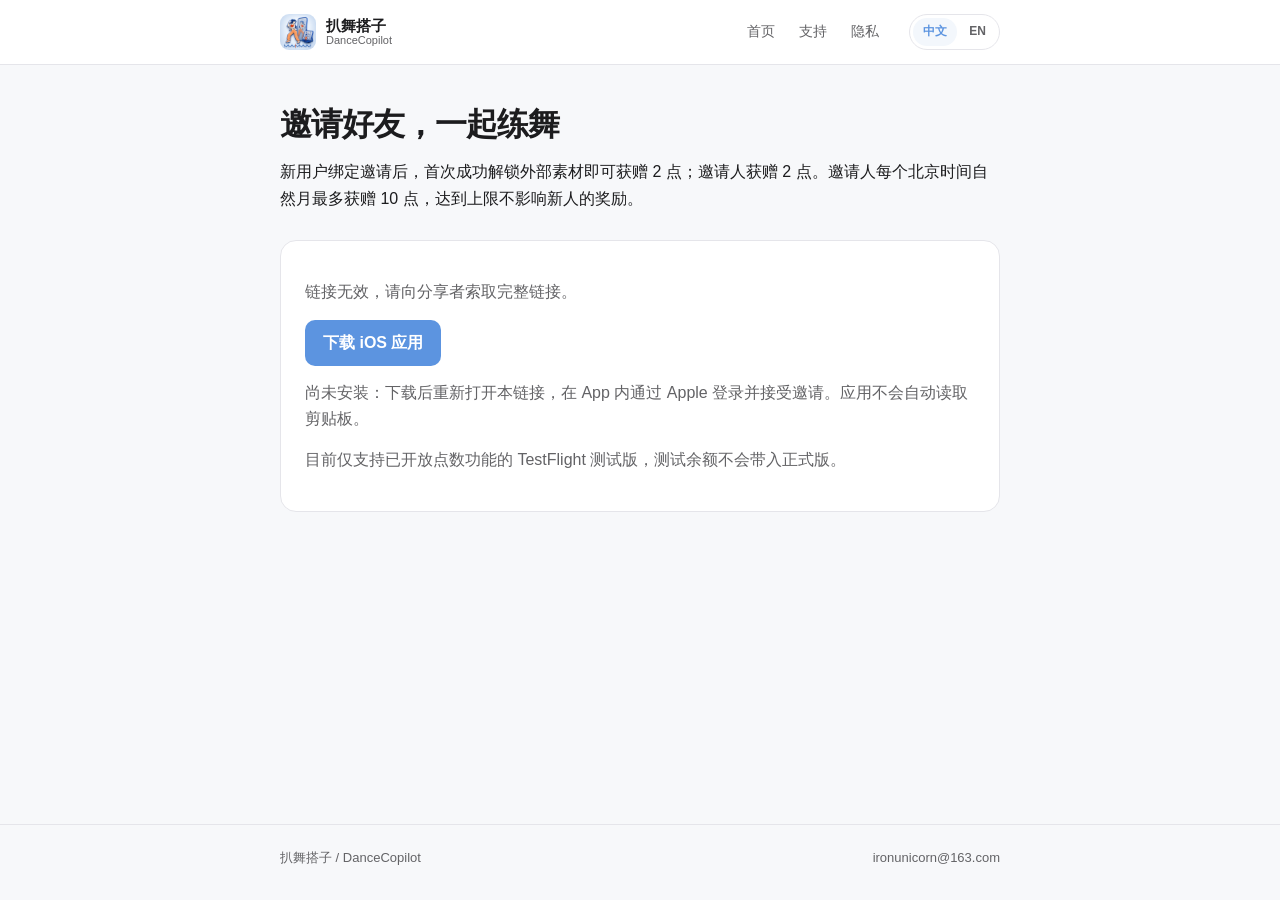
==== invite/index.html @ ae4cee08 "修复: 接通 iPhone 邀请链接与打开应用入口" ====
<!DOCTYPE html>
<html lang="zh-CN">
  <head>
    <meta name="referrer" content="no-referrer" />
    <meta name="robots" content="noindex" />
    <meta charset="utf-8" />
    <meta name="viewport" content="width=device-width, initial-scale=1" />
    <title>邀请好友 / Invite friends · DanceCopilot</title>
    <meta
      name="description"
      content="扒舞搭子技术支持。使用问题、会员问题或功能建议请发邮件至 ironunicorn@163.com。"
    />
    <link rel="icon" href="../assets/favicon.png" type="image/png" />
    <link rel="apple-touch-icon" href="../assets/apple-touch-icon.png" />
    <link rel="stylesheet" href="../styles.css" />
  </head>
  <body>
    <header class="site-header">
      <div class="wrap">
        <a class="brand" href="/">
          <img
            src="../assets/apple-touch-icon.png"
            width="36"
            height="36"
            alt=""
          />
          <span class="brand-text">
            <span class="brand-zh">扒舞搭子</span>
            <span class="brand-en">DanceCopilot</span>
          </span>
        </a>
        <nav>
          <a href="/"
            ><span lang="zh-CN">首页</span><span lang="en">Home</span></a
          >
          <a href="/support"
            ><span lang="zh-CN">支持</span><span lang="en">Support</span></a
          >
          <a href="/privacy"
            ><span lang="zh-CN">隐私</span><span lang="en">Privacy</span></a
          >
        </nav>
        <div class="lang">
          <button type="button" data-lang="zh" aria-pressed="true">中文</button>
          <button type="button" data-lang="en" aria-pressed="false">EN</button>
        </div>
      </div>
    </header>

    <main><div class="wrap"><header class="hero"><h1 lang="zh-CN">邀请好友，一起练舞</h1><h1 lang="en">Practice together with an invitation</h1><p lang="zh-CN">新用户绑定邀请后，首次成功解锁外部素材即可获赠 2 点；邀请人获赠 2 点。邀请人每个北京时间自然月最多获赠 10 点，达到上限不影响新人的奖励。</p><p lang="en">Bind your invitation before your first external material unlock. After a successful unlock, you receive 2 credits and your inviter receives 2. Inviters can earn up to 10 credits per calendar month in Beijing time; this limit does not reduce the new user’s reward.</p></header>
<section class="contact-card"><p id="code" aria-live="polite"></p><p id="invalid" hidden><span lang="zh-CN">链接无效，请向分享者索取完整链接。</span><span lang="en">Invalid link. Ask the sender for the complete link.</span></p><p><a class="button" id="open-app" hidden><span lang="zh-CN">在 DanceCopilot 中打开</span><span lang="en">Open DanceCopilot</span></a></p><p><a class="button" href="https://apps.apple.com/app/id6810995273"><span lang="zh-CN">下载 iOS 应用</span><span lang="en">Get the iOS app</span></a></p><p lang="zh-CN">尚未安装：下载后重新打开本链接，在 App 内通过 Apple 登录并接受邀请。应用不会自动读取剪贴板。</p><p lang="en">Not installed yet? Download the app and reopen this link, then sign in with Apple and accept the invitation in the app. The app does not read your clipboard automatically.</p><p lang="zh-CN">目前仅支持已开放点数功能的 TestFlight 测试版，测试余额不会带入正式版。</p><p lang="en">Currently requires the TestFlight beta with credits enabled. Sandbox balances do not transfer to the public release.</p></section></div></main>
    <footer class="site-footer">
      <div class="wrap">
        <span>扒舞搭子 / DanceCopilot</span>
        <a href="mailto:ironunicorn@163.com">ironunicorn@163.com</a>
      </div>
    </footer>
    <script src="../lang.js"></script>
    <script src="../reward-link.js"></script>
  </body>
</html>
---- styles.css ----
:root {
  color-scheme: light;
  --primary: #5c94e0;
  --accent: #e15121;
  --container: #f3f7fc;
  --container-strong: #d7e2f2;
  --canvas: #f7f8fa;
  --surface: #ffffff;
  --text: #1c1c1e;
  --muted: #636366;
  --outline: #e5e5ea;
  --header-h: 64px;
}

*,
*::before,
*::after {
  box-sizing: border-box;
}

html {
  scroll-behavior: smooth;
}

html[lang="zh-CN"] [lang="en"],
html:not([lang]) [lang="en"] {
  display: none;
}

html[lang="en"] [lang="zh-CN"],
html[lang="en"] [lang="zh"] {
  display: none;
}

[hidden] {
  display: none !important;
}

body {
  margin: 0;
  min-height: 100vh;
  display: flex;
  flex-direction: column;
  font-family: -apple-system, BlinkMacSystemFont, "PingFang SC", "Segoe UI",
    sans-serif;
  background: var(--canvas);
  color: var(--text);
  line-height: 1.65;
  -webkit-font-smoothing: antialiased;
}

a {
  color: var(--primary);
  text-decoration: none;
}

a:hover {
  text-decoration: underline;
}

.wrap {
  width: min(720px, calc(100% - 40px));
  margin: 0 auto;
}

.site-header {
  position: sticky;
  top: 0;
  z-index: 10;
  background: var(--surface);
  background: color-mix(in srgb, var(--surface) 92%, transparent);
  backdrop-filter: saturate(1.4) blur(16px);
  -webkit-backdrop-filter: saturate(1.4) blur(16px);
  border-bottom: 1px solid var(--outline);
}

.site-header .wrap {
  min-height: var(--header-h);
  display: flex;
  flex-wrap: wrap;
  align-items: center;
  gap: 12px 20px;
  padding: 12px 0;
}

.brand {
  display: flex;
  align-items: center;
  gap: 10px;
  color: var(--text);
  text-decoration: none;
  margin-right: auto;
}

.brand:hover {
  text-decoration: none;
}

.brand img {
  width: 36px;
  height: 36px;
  border-radius: 9px;
  background: var(--container-strong);
}

.brand-text {
  display: flex;
  flex-direction: column;
  line-height: 1.15;
}

.brand-zh {
  font-size: 15px;
  font-weight: 650;
  letter-spacing: 0.01em;
}

.brand-en {
  font-size: 11px;
  color: var(--muted);
  font-weight: 500;
}

nav {
  display: flex;
  gap: 4px;
  font-size: 14px;
}

nav a {
  color: var(--muted);
  text-decoration: none;
  padding: 6px 10px;
  border-radius: 8px;
}

nav a:hover {
  color: var(--text);
  background: var(--container);
  text-decoration: none;
}

nav a[aria-current="page"] {
  color: var(--primary);
  background: var(--container);
  font-weight: 600;
}

.lang {
  display: flex;
  align-items: center;
  gap: 2px;
  padding: 3px;
  border: 1px solid var(--outline);
  border-radius: 999px;
  background: var(--surface);
}

.lang button {
  appearance: none;
  border: 0;
  background: transparent;
  color: var(--muted);
  font: inherit;
  font-size: 12px;
  font-weight: 600;
  padding: 4px 10px;
  border-radius: 999px;
  cursor: pointer;
}

.lang button[aria-pressed="true"] {
  background: var(--container);
  color: var(--primary);
}

main {
  flex: 1;
  padding: 40px 0 72px;
}

.hero {
  margin-bottom: 28px;
}

.kicker {
  margin: 0 0 10px;
  color: var(--primary);
  font-size: 13px;
  font-weight: 650;
  letter-spacing: 0.04em;
}

h1 {
  margin: 0 0 8px;
  font-size: 32px;
  font-weight: 700;
  letter-spacing: -0.03em;
  line-height: 1.2;
}

.lede {
  margin: 0;
  max-width: 38em;
  color: var(--muted);
  font-size: 16px;
}

.facts {
  display: grid;
  gap: 12px;
  margin: 0;
}

.hero-download {
  margin: 20px 0 0;
}

.fact {
  margin: 0;
  padding: 18px 20px;
  background: var(--surface);
  border: 1px solid var(--outline);
  border-radius: 14px;
}

.fact h2 {
  margin: 0 0 6px;
  font-size: 16px;
  font-weight: 650;
}

.fact p {
  margin: 0;
  color: var(--muted);
  font-size: 14.5px;
}

.page-links {
  display: flex;
  flex-wrap: wrap;
  gap: 8px 16px;
  margin-top: 28px;
  font-size: 14px;
}

.contact-card {
  padding: 24px;
  background: var(--surface);
  border: 1px solid var(--outline);
  border-radius: 16px;
}

.contact-card p {
  margin: 0 0 14px;
  color: var(--muted);
}

.contact-card p:last-child {
  margin-bottom: 0;
}

.button {
  display: inline-flex;
  align-items: center;
  justify-content: center;
  min-height: 44px;
  padding: 10px 18px;
  border-radius: 10px;
  background: var(--primary);
  color: #fff;
  font-weight: 600;
  text-decoration: none;
}

.button:hover {
  text-decoration: none;
  filter: brightness(0.97);
}

.note {
  margin-top: 20px;
  padding: 16px 18px;
  background: var(--container);
  border-radius: 12px;
  color: var(--muted);
  font-size: 14px;
}

.doc h2 {
  margin: 28px 0 10px;
  font-size: 18px;
  font-weight: 650;
}

.doc h3 {
  margin: 20px 0 8px;
  font-size: 16px;
  font-weight: 650;
}

.doc p,
.doc li {
  color: var(--muted);
}

.doc ul {
  padding-left: 1.15em;
}

.doc li + li {
  margin-top: 8px;
}

.meta {
  margin: 0;
  color: var(--muted);
  font-size: 14px;
}

.site-footer {
  border-top: 1px solid var(--outline);
  padding: 22px 0 32px;
  color: var(--muted);
  font-size: 13px;
}

.site-footer .wrap {
  display: flex;
  flex-wrap: wrap;
  gap: 8px 16px;
  justify-content: space-between;
}

.site-footer a {
  color: var(--muted);
}

@media (max-width: 640px) {
  .wrap {
    width: min(720px, calc(100% - 32px));
  }

  h1 {
    font-size: 28px;
  }

  main {
    padding-top: 28px;
  }

  nav {
    order: 3;
    width: 100%;
    margin-left: -6px;
  }
}
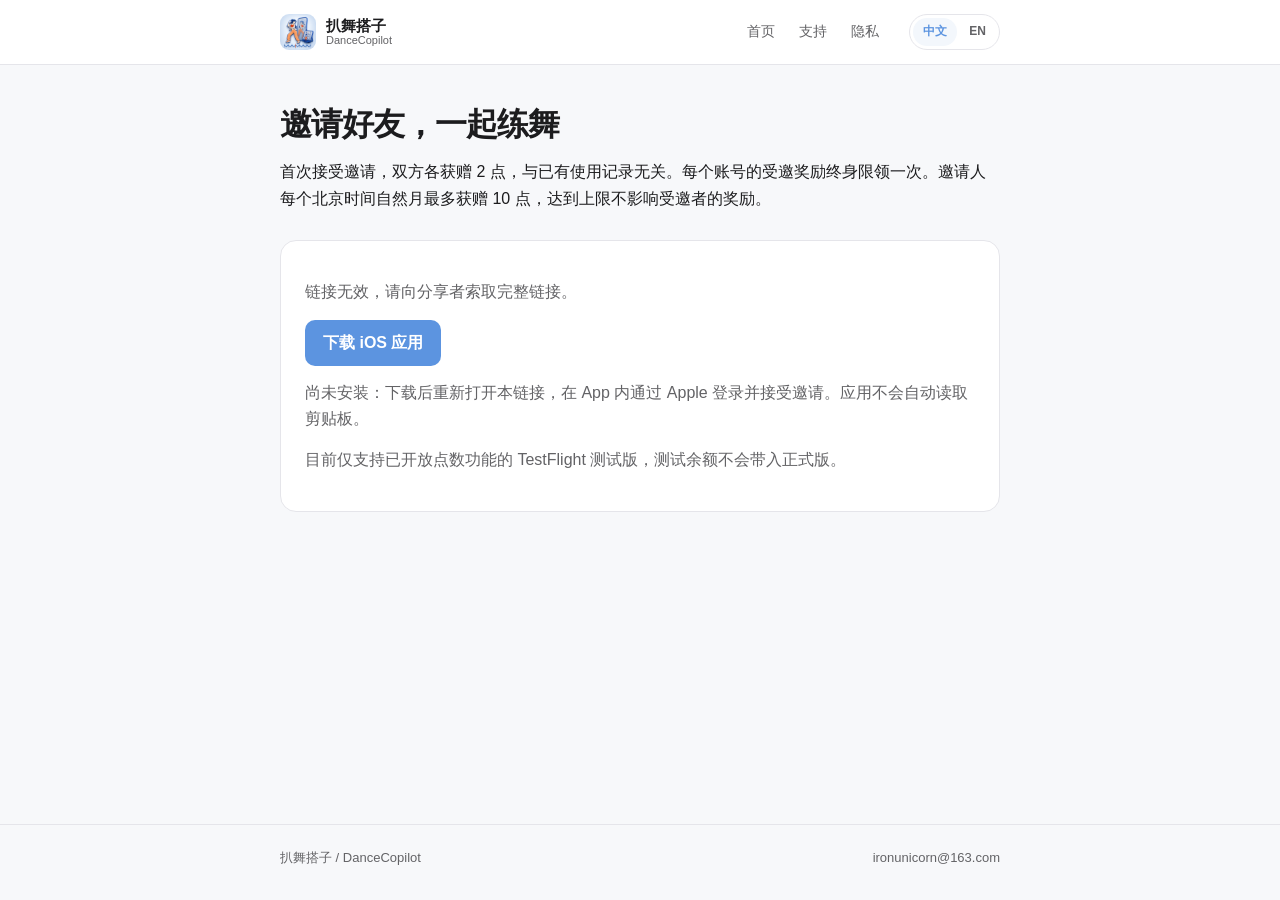
==== commit 6960c074: "更新: 邀请奖励改为首次接受即到账且终身限领一次" ====
--- a/invite/index.html
+++ b/invite/index.html
@@ -47,7 +47,7 @@
       </div>
     </header>
 
-    <main><div class="wrap"><header class="hero"><h1 lang="zh-CN">邀请好友，一起练舞</h1><h1 lang="en">Practice together with an invitation</h1><p lang="zh-CN">新用户绑定邀请后，首次成功解锁外部素材即可获赠 2 点；邀请人获赠 2 点。邀请人每个北京时间自然月最多获赠 10 点，达到上限不影响新人的奖励。</p><p lang="en">Bind your invitation before your first external material unlock. After a successful unlock, you receive 2 credits and your inviter receives 2. Inviters can earn up to 10 credits per calendar month in Beijing time; this limit does not reduce the new user’s reward.</p></header>
+    <main><div class="wrap"><header class="hero"><h1 lang="zh-CN">邀请好友，一起练舞</h1><h1 lang="en">Practice together with an invitation</h1><p lang="zh-CN">首次接受邀请，双方各获赠 2 点，与已有使用记录无关。每个账号的受邀奖励终身限领一次。邀请人每个北京时间自然月最多获赠 10 点，达到上限不影响受邀者的奖励。</p><p lang="en">Accept your first invitation and you both receive 2 credits, regardless of past usage. Each account can receive this bonus only once, ever. Inviters earn up to 10 credits per calendar month in Beijing time; this limit does not reduce the recipient’s reward.</p></header>
 <section class="contact-card"><p id="code" aria-live="polite"></p><p id="invalid" hidden><span lang="zh-CN">链接无效，请向分享者索取完整链接。</span><span lang="en">Invalid link. Ask the sender for the complete link.</span></p><p><a class="button" id="open-app" hidden><span lang="zh-CN">在 DanceCopilot 中打开</span><span lang="en">Open DanceCopilot</span></a></p><p><a class="button" href="https://apps.apple.com/app/id6810995273"><span lang="zh-CN">下载 iOS 应用</span><span lang="en">Get the iOS app</span></a></p><p lang="zh-CN">尚未安装：下载后重新打开本链接，在 App 内通过 Apple 登录并接受邀请。应用不会自动读取剪贴板。</p><p lang="en">Not installed yet? Download the app and reopen this link, then sign in with Apple and accept the invitation in the app. The app does not read your clipboard automatically.</p><p lang="zh-CN">目前仅支持已开放点数功能的 TestFlight 测试版，测试余额不会带入正式版。</p><p lang="en">Currently requires the TestFlight beta with credits enabled. Sandbox balances do not transfer to the public release.</p></section></div></main>
     <footer class="site-footer">
       <div class="wrap">
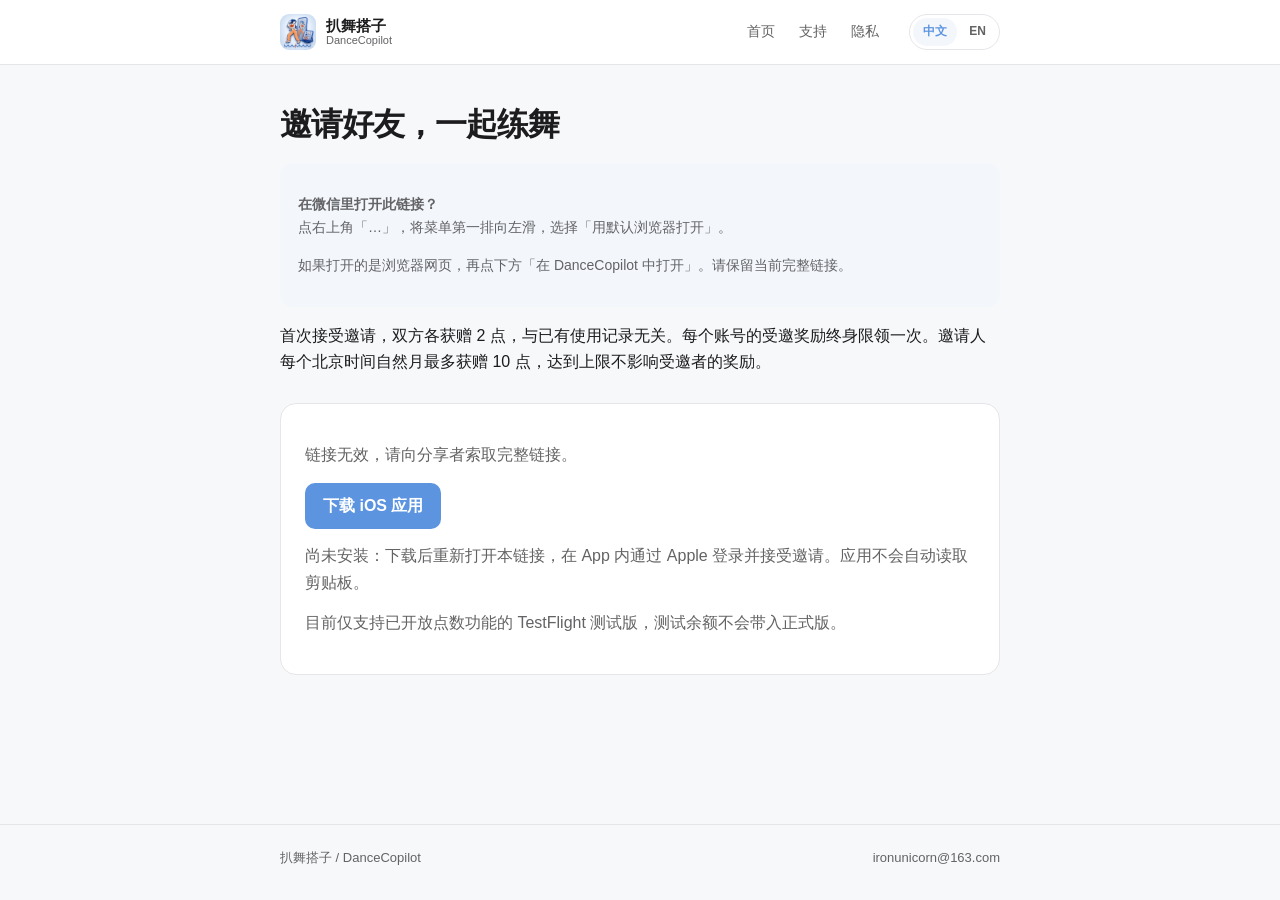
==== commit 127004be: "修复: 补充微信邀请链接打开 App 的中英文指引" ====
--- a/invite/index.html
+++ b/invite/index.html
@@ -47,7 +47,14 @@
       </div>
     </header>
 
-    <main><div class="wrap"><header class="hero"><h1 lang="zh-CN">邀请好友，一起练舞</h1><h1 lang="en">Practice together with an invitation</h1><p lang="zh-CN">首次接受邀请，双方各获赠 2 点，与已有使用记录无关。每个账号的受邀奖励终身限领一次。邀请人每个北京时间自然月最多获赠 10 点，达到上限不影响受邀者的奖励。</p><p lang="en">Accept your first invitation and you both receive 2 credits, regardless of past usage. Each account can receive this bonus only once, ever. Inviters earn up to 10 credits per calendar month in Beijing time; this limit does not reduce the recipient’s reward.</p></header>
+    <main><div class="wrap"><header class="hero"><h1 lang="zh-CN">邀请好友，一起练舞</h1><h1 lang="en">Practice together with an invitation</h1>
+<aside class="note" aria-label="微信打开指引 / Open from WeChat">
+  <p lang="zh-CN"><strong>在微信里打开此链接？</strong><br />点右上角「…」，将菜单第一排向左滑，选择「用默认浏览器打开」。</p>
+  <p lang="en"><strong>Opened this link in WeChat?</strong><br />Tap “…” at the top right, swipe left on the first row of the menu, then choose “Open in Default Browser”.</p>
+  <p lang="zh-CN">如果打开的是浏览器网页，再点下方「在 DanceCopilot 中打开」。请保留当前完整链接。</p>
+  <p lang="en">If a browser page appears, tap “Open DanceCopilot” below. Keep the full invitation or reward link.</p>
+</aside>
+<p lang="zh-CN">首次接受邀请，双方各获赠 2 点，与已有使用记录无关。每个账号的受邀奖励终身限领一次。邀请人每个北京时间自然月最多获赠 10 点，达到上限不影响受邀者的奖励。</p><p lang="en">Accept your first invitation and you both receive 2 credits, regardless of past usage. Each account can receive this bonus only once, ever. Inviters earn up to 10 credits per calendar month in Beijing time; this limit does not reduce the recipient’s reward.</p></header>
 <section class="contact-card"><p id="code" aria-live="polite"></p><p id="invalid" hidden><span lang="zh-CN">链接无效，请向分享者索取完整链接。</span><span lang="en">Invalid link. Ask the sender for the complete link.</span></p><p><a class="button" id="open-app" hidden><span lang="zh-CN">在 DanceCopilot 中打开</span><span lang="en">Open DanceCopilot</span></a></p><p><a class="button" href="https://apps.apple.com/app/id6810995273"><span lang="zh-CN">下载 iOS 应用</span><span lang="en">Get the iOS app</span></a></p><p lang="zh-CN">尚未安装：下载后重新打开本链接，在 App 内通过 Apple 登录并接受邀请。应用不会自动读取剪贴板。</p><p lang="en">Not installed yet? Download the app and reopen this link, then sign in with Apple and accept the invitation in the app. The app does not read your clipboard automatically.</p><p lang="zh-CN">目前仅支持已开放点数功能的 TestFlight 测试版，测试余额不会带入正式版。</p><p lang="en">Currently requires the TestFlight beta with credits enabled. Sandbox balances do not transfer to the public release.</p></section></div></main>
     <footer class="site-footer">
       <div class="wrap">
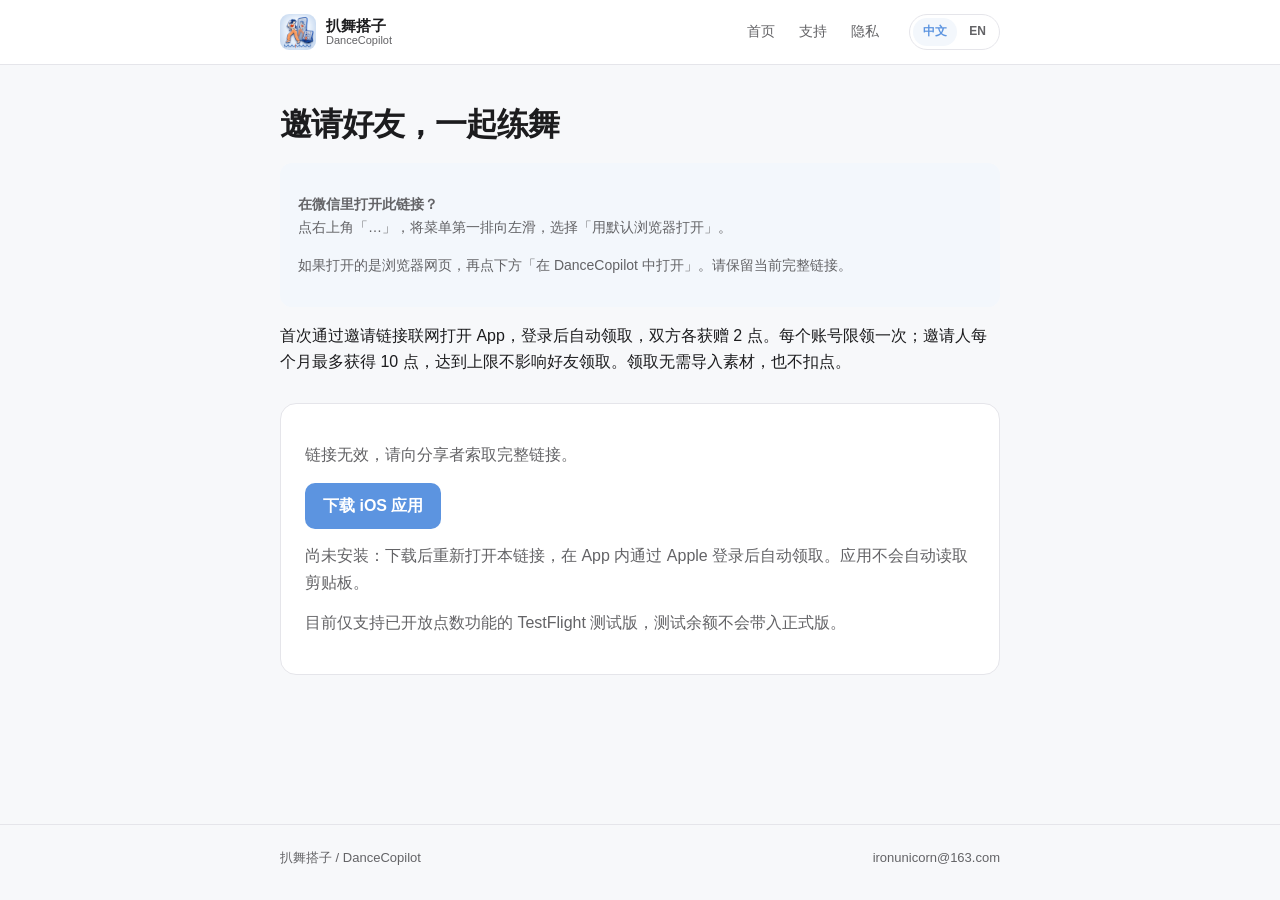
==== commit b3564d43: "更新: 同步点数规则及隐私服务说明" ====
--- a/invite/index.html
+++ b/invite/index.html
@@ -54,8 +54,8 @@
   <p lang="zh-CN">如果打开的是浏览器网页，再点下方「在 DanceCopilot 中打开」。请保留当前完整链接。</p>
   <p lang="en">If a browser page appears, tap “Open DanceCopilot” below. Keep the full invitation or reward link.</p>
 </aside>
-<p lang="zh-CN">首次接受邀请，双方各获赠 2 点，与已有使用记录无关。每个账号的受邀奖励终身限领一次。邀请人每个北京时间自然月最多获赠 10 点，达到上限不影响受邀者的奖励。</p><p lang="en">Accept your first invitation and you both receive 2 credits, regardless of past usage. Each account can receive this bonus only once, ever. Inviters earn up to 10 credits per calendar month in Beijing time; this limit does not reduce the recipient’s reward.</p></header>
-<section class="contact-card"><p id="code" aria-live="polite"></p><p id="invalid" hidden><span lang="zh-CN">链接无效，请向分享者索取完整链接。</span><span lang="en">Invalid link. Ask the sender for the complete link.</span></p><p><a class="button" id="open-app" hidden><span lang="zh-CN">在 DanceCopilot 中打开</span><span lang="en">Open DanceCopilot</span></a></p><p><a class="button" href="https://apps.apple.com/app/id6810995273"><span lang="zh-CN">下载 iOS 应用</span><span lang="en">Get the iOS app</span></a></p><p lang="zh-CN">尚未安装：下载后重新打开本链接，在 App 内通过 Apple 登录并接受邀请。应用不会自动读取剪贴板。</p><p lang="en">Not installed yet? Download the app and reopen this link, then sign in with Apple and accept the invitation in the app. The app does not read your clipboard automatically.</p><p lang="zh-CN">目前仅支持已开放点数功能的 TestFlight 测试版，测试余额不会带入正式版。</p><p lang="en">Currently requires the TestFlight beta with credits enabled. Sandbox balances do not transfer to the public release.</p></section></div></main>
+<p lang="zh-CN">首次通过邀请链接联网打开 App，登录后自动领取，双方各获赠 2 点。每个账号限领一次；邀请人每个月最多获得 10 点，达到上限不影响好友领取。领取无需导入素材，也不扣点。</p><p lang="en">Open an invitation link in the app while online. After you sign in, your first invitation is claimed automatically and you both receive 2 credits. Each account can claim once. Inviters earn up to 10 credits per month; reaching this limit does not affect the friend’s reward. No material import or credit spending is required.</p></header>
+<section class="contact-card"><p id="code" aria-live="polite"></p><p id="invalid" hidden><span lang="zh-CN">链接无效，请向分享者索取完整链接。</span><span lang="en">Invalid link. Ask the sender for the complete link.</span></p><p><a class="button" id="open-app" hidden><span lang="zh-CN">在 DanceCopilot 中打开</span><span lang="en">Open DanceCopilot</span></a></p><p><a class="button" href="https://apps.apple.com/app/id6810995273"><span lang="zh-CN">下载 iOS 应用</span><span lang="en">Get the iOS app</span></a></p><p lang="zh-CN">尚未安装：下载后重新打开本链接，在 App 内通过 Apple 登录后自动领取。应用不会自动读取剪贴板。</p><p lang="en">Not installed yet? Download the app and reopen this link, then sign in with Apple in the app to claim automatically. The app does not read your clipboard automatically.</p><p lang="zh-CN">目前仅支持已开放点数功能的 TestFlight 测试版，测试余额不会带入正式版。</p><p lang="en">Currently requires the TestFlight beta with credits enabled. Sandbox balances do not transfer to the public release.</p></section></div></main>
     <footer class="site-footer">
       <div class="wrap">
         <span>扒舞搭子 / DanceCopilot</span>
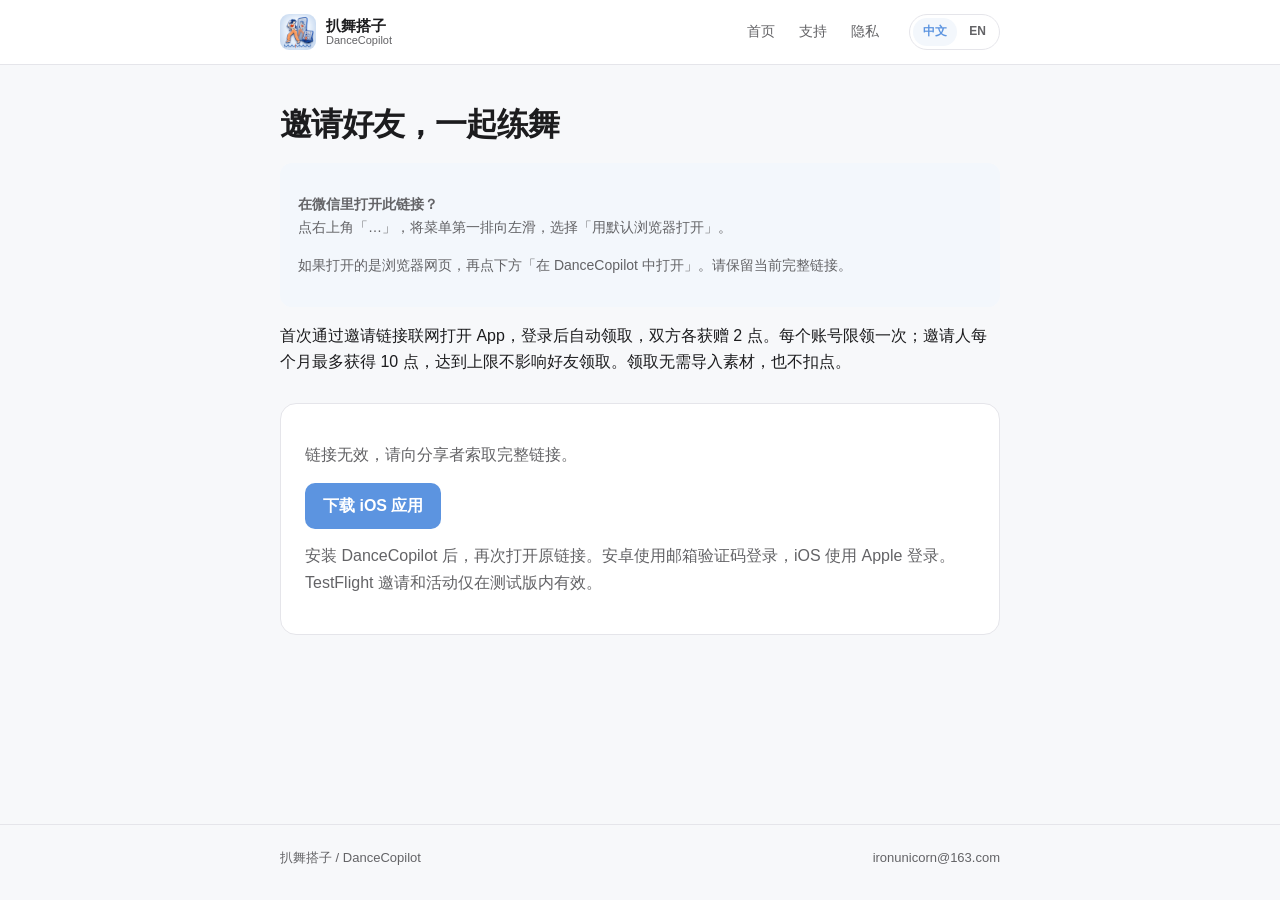
==== commit 4c943c4d: "修复: 接通安卓正式版邀请和活动链接" ====
--- a/invite/index.html
+++ b/invite/index.html
@@ -55,7 +55,7 @@
   <p lang="en">If a browser page appears, tap “Open DanceCopilot” below. Keep the full invitation or reward link.</p>
 </aside>
 <p lang="zh-CN">首次通过邀请链接联网打开 App，登录后自动领取，双方各获赠 2 点。每个账号限领一次；邀请人每个月最多获得 10 点，达到上限不影响好友领取。领取无需导入素材，也不扣点。</p><p lang="en">Open an invitation link in the app while online. After you sign in, your first invitation is claimed automatically and you both receive 2 credits. Each account can claim once. Inviters earn up to 10 credits per month; reaching this limit does not affect the friend’s reward. No material import or credit spending is required.</p></header>
-<section class="contact-card"><p id="code" aria-live="polite"></p><p id="invalid" hidden><span lang="zh-CN">链接无效，请向分享者索取完整链接。</span><span lang="en">Invalid link. Ask the sender for the complete link.</span></p><p><a class="button" id="open-app" hidden><span lang="zh-CN">在 DanceCopilot 中打开</span><span lang="en">Open DanceCopilot</span></a></p><p><a class="button" href="https://apps.apple.com/app/id6810995273"><span lang="zh-CN">下载 iOS 应用</span><span lang="en">Get the iOS app</span></a></p><p lang="zh-CN">尚未安装：下载后重新打开本链接，在 App 内通过 Apple 登录后自动领取。应用不会自动读取剪贴板。</p><p lang="en">Not installed yet? Download the app and reopen this link, then sign in with Apple in the app to claim automatically. The app does not read your clipboard automatically.</p><p lang="zh-CN">目前仅支持已开放点数功能的 TestFlight 测试版，测试余额不会带入正式版。</p><p lang="en">Currently requires the TestFlight beta with credits enabled. Sandbox balances do not transfer to the public release.</p></section></div></main>
+<section class="contact-card"><p id="code" aria-live="polite"></p><p id="invalid" hidden><span lang="zh-CN">链接无效，请向分享者索取完整链接。</span><span lang="en">Invalid link. Ask the sender for the complete link.</span></p><p><a class="button" id="open-app" hidden><span lang="zh-CN">在 DanceCopilot 中打开</span><span lang="en">Open DanceCopilot</span></a></p><p><a class="button" href="https://apps.apple.com/app/id6810995273"><span lang="zh-CN">下载 iOS 应用</span><span lang="en">Get the iOS app</span></a></p><p lang="zh-CN">安装 DanceCopilot 后，再次打开原链接。安卓使用邮箱验证码登录，iOS 使用 Apple 登录。TestFlight 邀请和活动仅在测试版内有效。</p><p lang="en">After installing DanceCopilot, reopen the original link. Sign in by email on Android or with Apple on iOS. TestFlight invitations and campaigns are available only in the beta.</p></section></div></main>
     <footer class="site-footer">
       <div class="wrap">
         <span>扒舞搭子 / DanceCopilot</span>
